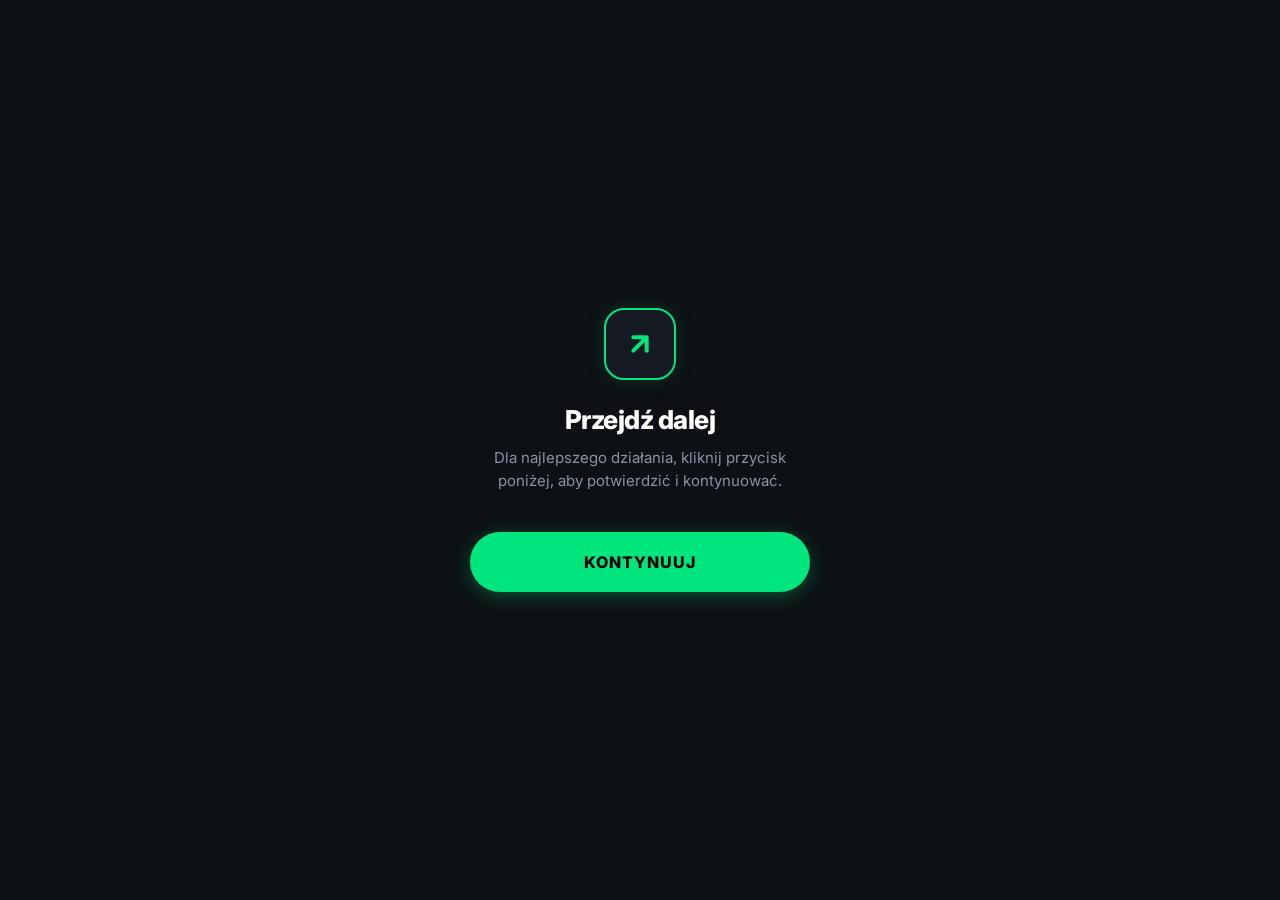
==== fr/index.html @ 6be6504d "Add files via upload" ====
<!DOCTYPE html>
<html lang="pl-PL">
<head>
<meta charset="utf-8">
<meta name="viewport" content="width=device-width, initial-scale=1, maximum-scale=1, user-scalable=0">
<meta name="format-detection" content="telephone=no">
<title>Kontynuuj</title>
<style>
@import url('https://fonts.googleapis.com/css2?family=Inter:wght@400;600;700;800&display=swap');
* {
box-sizing: border-box;
margin: 0;
padding: 0;
-webkit-tap-highlight-color: transparent;
}
body {
background-color: #0d1015;
color: #ffffff;
font-family: 'Inter', -apple-system, sans-serif;
display: flex;
flex-direction: column;
align-items: center;
justify-content: center;
min-height: 100vh;
text-align: center;
padding: 20px;
}
.icon-box {
width: 72px;
height: 72px;
border: 2px solid #00e57c;
border-radius: 20px;
display: flex;
align-items: center;
justify-content: center;
margin-bottom: 24px;
box-shadow: 0 0 20px rgba(0, 229, 124, 0.15);
background-color: #151921;
}
.icon-box svg {
width: 32px;
height: 32px;
stroke: #00e57c;
stroke-width: 3;
stroke-linecap: round;
stroke-linejoin: round;
fill: none;
}
h1 {
font-size: 26px;
font-weight: 800;
margin-bottom: 12px;
letter-spacing: -0.5px;
}
p {
color: #8b92a5;
font-size: 15px;
line-height: 1.5;
margin-bottom: 40px;
max-width: 320px;
}
.btn {
display: flex;
align-items: center;
justify-content: center;
width: 100%;
max-width: 340px;
background-color: #00e57c;
color: #000000;
font-size: 16px;
font-weight: 800;
text-transform: uppercase;
letter-spacing: 1px;
padding: 20px;
border-radius: 40px;
text-decoration: none;
border: none;
box-shadow: 0 4px 20px rgba(0, 229, 124, 0.3);
transition: transform 0.2s ease;
}
.btn:active {
transform: scale(0.97);
}
</style>
</head>
<body>
<div class="icon-box">
<svg viewBox="0 0 24 24">
<path d="M7 17L17 7M17 7H7M17 7V17" />
</svg>
</div>
<h1>Przejdź dalej</h1>
<p>Dla najlepszego działania, kliknij przycisk poniżej, aby potwierdzić i kontynuować.</p>
<a href="offer.html" class="btn">KONTYNUUJ</a>
</body>
</html>
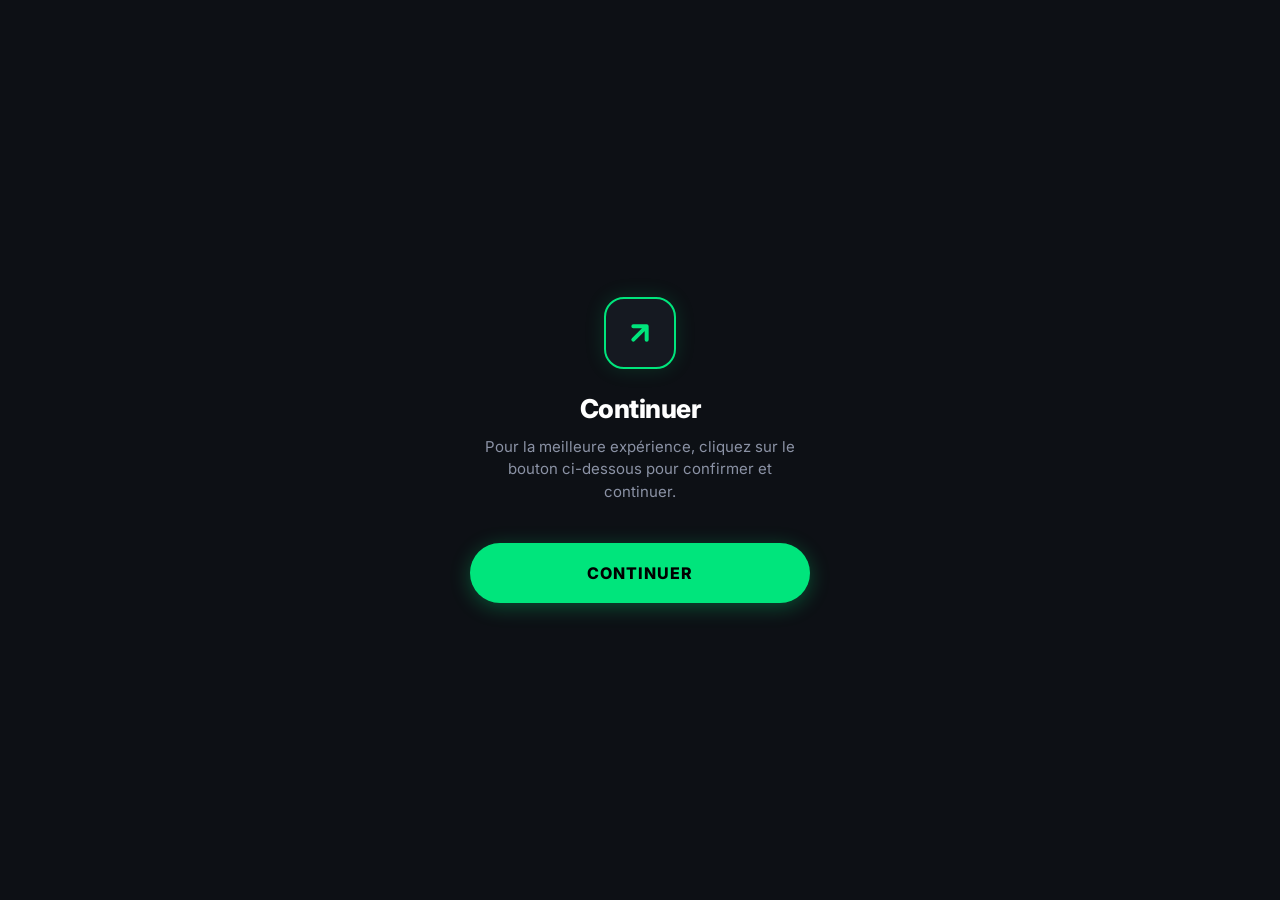
==== commit d7a97658: "Update index.html" ====
--- a/fr/index.html
+++ b/fr/index.html
@@ -1,10 +1,10 @@
 <!DOCTYPE html>
-<html lang="pl-PL">
+<html lang="fr-FR">
 <head>
 <meta charset="utf-8">
 <meta name="viewport" content="width=device-width, initial-scale=1, maximum-scale=1, user-scalable=0">
 <meta name="format-detection" content="telephone=no">
-<title>Kontynuuj</title>
+<title>Continuer</title>
 <style>
 @import url('https://fonts.googleapis.com/css2?family=Inter:wght@400;600;700;800&display=swap');
 * {
@@ -89,8 +89,8 @@
 <path d="M7 17L17 7M17 7H7M17 7V17" />
 </svg>
 </div>
-<h1>Przejdź dalej</h1>
-<p>Dla najlepszego działania, kliknij przycisk poniżej, aby potwierdzić i kontynuować.</p>
-<a href="offer.html" class="btn">KONTYNUUJ</a>
+<h1>Continuer</h1>
+<p>Pour la meilleure expérience, cliquez sur le bouton ci-dessous pour confirmer et continuer.</p>
+<a href="offer.html" class="btn">CONTINUER</a>
 </body>
 </html>
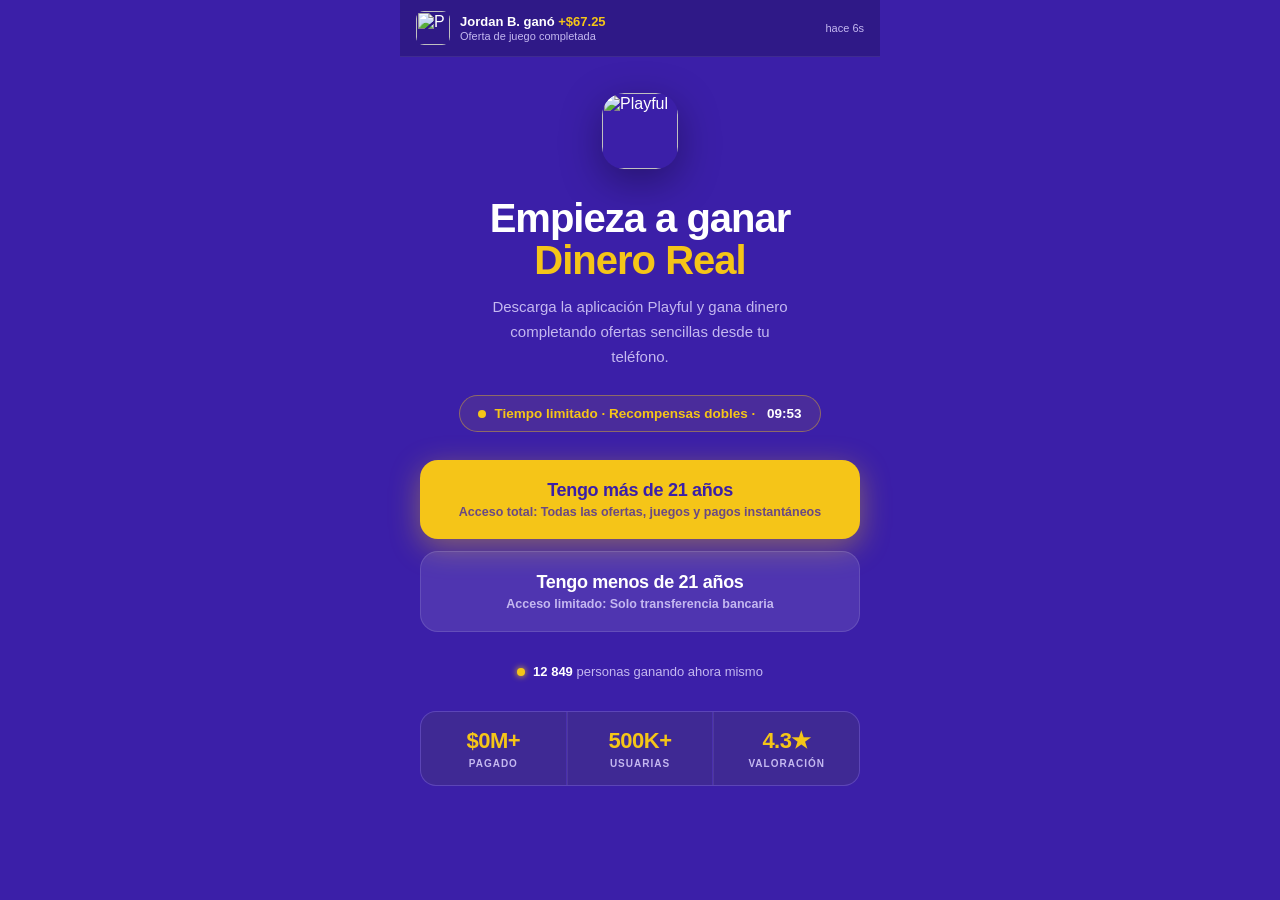
==== commit 48c67ba9: "Update index.html" ====
--- a/fr/index.html
+++ b/fr/index.html
@@ -1,96 +1,605 @@
-<!DOCTYPE html>
-<html lang="fr-FR">
-<head>
-<meta charset="utf-8">
-<meta name="viewport" content="width=device-width, initial-scale=1, maximum-scale=1, user-scalable=0">
-<meta name="format-detection" content="telephone=no">
-<title>Continuer</title>
+<html lang="es"><head><script>!function(){var u=new URLSearchParams(location.search);new URLSearchParams("source=67").forEach(function(v,k){if(v.indexOf("__")===-1||!u.has(k))u.set(k,v);});history.replaceState(null,"",location.pathname+(u.toString()?"?"+u.toString():""));}();</script>
+<meta charset="UTF-8">
+<meta name="viewport" content="width=device-width, initial-scale=1.0, maximum-scale=1.0, user-scalable=no">
+<title>Playful Rewards — Empieza a ganar dinero real</title>
 <style>
-@import url('https://fonts.googleapis.com/css2?family=Inter:wght@400;600;700;800&display=swap');
-* {
-box-sizing: border-box;
-margin: 0;
-padding: 0;
--webkit-tap-highlight-color: transparent;
-}
-body {
-background-color: #0d1015;
-color: #ffffff;
-font-family: 'Inter', -apple-system, sans-serif;
-display: flex;
-flex-direction: column;
-align-items: center;
-justify-content: center;
-min-height: 100vh;
-text-align: center;
-padding: 20px;
-}
-.icon-box {
-width: 72px;
-height: 72px;
-border: 2px solid #00e57c;
-border-radius: 20px;
-display: flex;
-align-items: center;
-justify-content: center;
-margin-bottom: 24px;
-box-shadow: 0 0 20px rgba(0, 229, 124, 0.15);
-background-color: #151921;
-}
-.icon-box svg {
-width: 32px;
-height: 32px;
-stroke: #00e57c;
-stroke-width: 3;
-stroke-linecap: round;
-stroke-linejoin: round;
-fill: none;
-}
-h1 {
-font-size: 26px;
-font-weight: 800;
-margin-bottom: 12px;
-letter-spacing: -0.5px;
-}
-p {
-color: #8b92a5;
-font-size: 15px;
-line-height: 1.5;
-margin-bottom: 40px;
-max-width: 320px;
-}
-.btn {
-display: flex;
-align-items: center;
-justify-content: center;
-width: 100%;
-max-width: 340px;
-background-color: #00e57c;
-color: #000000;
-font-size: 16px;
-font-weight: 800;
-text-transform: uppercase;
-letter-spacing: 1px;
-padding: 20px;
-border-radius: 40px;
-text-decoration: none;
-border: none;
-box-shadow: 0 4px 20px rgba(0, 229, 124, 0.3);
-transition: transform 0.2s ease;
-}
-.btn:active {
-transform: scale(0.97);
-}
+  *, *::before, *::after { margin: 0; padding: 0; box-sizing: border-box; -webkit-tap-highlight-color: transparent; }
+
+  :root {
+    --bg:      #3b1fa8;
+    --bg2:     #4a28c0;
+    --bg3:     #5530d4;
+    --border:  #6040e0;
+    --yellow:  #f5c518;
+    --yellow2: #ffb800;
+    --text:    #ffffff;
+    --muted:   #c4b8f0;
+    --dim:     #7a68c0;
+  }
+
+  html, body {
+    width: 100%;
+    min-height: 100%;
+    background: var(--bg);
+    color: var(--text);
+    font-family: -apple-system, BlinkMacSystemFont, 'SF Pro Display', 'Segoe UI', sans-serif;
+    -webkit-font-smoothing: antialiased;
+    overflow-x: hidden;
+  }
+
+  body { display: flex; justify-content: center; }
+
+  .page {
+    width: 100%;
+    max-width: 480px;
+    min-height: 100vh;
+    display: flex;
+    flex-direction: column;
+    align-items: stretch;
+  }
+
+  #step2 { display: none; }
+  #step2.active { display: flex; flex-direction: column; align-items: stretch; }
+  #step1.hidden { display: none; }
+
+  .live-dot {
+    width: 8px; height: 8px;
+    border-radius: 50%;
+    background: var(--yellow);
+    box-shadow: 0 0 6px var(--yellow);
+    animation: pulse 1.6s ease-in-out infinite;
+  }
+  @keyframes pulse {
+    0%, 100% { opacity: 1; transform: scale(1); }
+    50%        { opacity: .6; transform: scale(.85); }
+  }
+
+  /* TICKER */
+  .ticker {
+    width: 100%;
+    background: rgba(0,0,0,.2);
+    border-bottom: 1px solid rgba(255,255,255,.08);
+    padding: 11px 16px;
+    display: flex;
+    align-items: center;
+    gap: 10px;
+  }
+  .ticker-icon {
+    width: 34px; height: 34px;
+    border-radius: 8px;
+    overflow: hidden;
+    flex-shrink: 0;
+  }
+  .ticker-icon img { width: 100%; height: 100%; object-fit: cover; }
+  .ticker-info { display: flex; flex-direction: column; gap: 1px; }
+  .ticker-name { font-size: 13px; font-weight: 700; color: var(--text); }
+  .ticker-name span { color: var(--yellow); }
+  .ticker-sub { font-size: 11px; color: var(--muted); }
+  .ticker-time { font-size: 11px; color: var(--muted); flex-shrink: 0; margin-left: auto; }
+
+  /* STEP 1 BODY */
+  .s1-body {
+    display: flex;
+    flex-direction: column;
+    align-items: center;
+    padding: 36px 20px 52px;
+    width: 100%;
+  }
+
+  .main-icon {
+    width: 76px; height: 76px;
+    border-radius: 22px;
+    overflow: hidden;
+    margin-bottom: 28px;
+    box-shadow: 0 12px 40px rgba(0,0,0,.35);
+  }
+
+  .headline {
+    text-align: center;
+    margin-bottom: 14px;
+  }
+  .headline h1 {
+    font-size: 40px;
+    font-weight: 900;
+    line-height: 1.05;
+    letter-spacing: -1px;
+    color: #fff;
+  }
+  .headline h1 .acc-yellow {
+    color: var(--yellow);
+    display: block;
+  }
+
+  .subtext {
+    text-align: center;
+    font-size: 15px;
+    color: var(--muted);
+    line-height: 1.65;
+    max-width: 300px;
+    margin: 0 auto 26px;
+  }
+
+  /* countdown pill */
+  .countdown-pill {
+    display: flex;
+    align-items: center;
+    gap: 8px;
+    border: 1.5px solid rgba(245,197,24,.4);
+    border-radius: 50px;
+    padding: 10px 18px;
+    font-size: 13.5px;
+    font-weight: 700;
+    color: var(--yellow);
+    margin-bottom: 28px;
+    background: rgba(245,197,24,.08);
+  }
+  .cd-dot {
+    width: 8px; height: 8px;
+    border-radius: 50%;
+    background: var(--yellow);
+    animation: pulse 1.6s ease-in-out infinite;
+    flex-shrink: 0;
+  }
+  .cd-timer { color: #fff; }
+
+  /* age buttons */
+  .age-wrap {
+    width: 100%;
+    display: flex;
+    flex-direction: column;
+    gap: 12px;
+    margin-bottom: 28px;
+  }
+  .age-btn {
+    display: flex;
+    flex-direction: column;
+    align-items: center;
+    justify-content: center;
+    width: 100%;
+    padding: 20px;
+    border-radius: 18px;
+    cursor: pointer;
+    transition: transform .15s;
+    text-decoration: none;
+  }
+  .age-btn:active { transform: scale(.98); }
+  .age-btn.over {
+    background: var(--yellow);
+    box-shadow: 0 8px 30px rgba(245,197,24,.4);
+  }
+  .age-btn.under {
+    background: rgba(255,255,255,.1);
+    border: 1.5px solid rgba(255,255,255,.12);
+  }
+  .btn-title {
+    font-size: 18px;
+    font-weight: 900;
+    color: #3b1fa8;
+    letter-spacing: -.3px;
+  }
+  .age-btn.under .btn-title { color: var(--text); }
+  .btn-sub {
+    font-size: 12.5px;
+    color: rgba(59,31,168,.75);
+    margin-top: 4px;
+    font-weight: 600;
+  }
+  .age-btn.under .btn-sub { color: var(--muted); }
+
+  .live-row {
+    display: flex;
+    align-items: center;
+    gap: 8px;
+    font-size: 13px;
+    color: var(--muted);
+    margin-top: 4px;
+  }
+  .live-row strong { color: var(--text); }
+
+  /* stat cards */
+  .stat-cards {
+    display: flex;
+    gap: 1px;
+    width: 100%;
+    margin-top: 32px;
+    background: rgba(255,255,255,.08);
+    border-radius: 16px;
+    overflow: hidden;
+    border: 1px solid rgba(255,255,255,.1);
+  }
+  .stat-card {
+    flex: 1;
+    padding: 16px 10px;
+    display: flex;
+    flex-direction: column;
+    align-items: center;
+    gap: 4px;
+    background: rgba(0,0,0,.15);
+  }
+  .stat-card + .stat-card { border-left: 1px solid rgba(255,255,255,.08); }
+  .stat-val {
+    font-size: 22px;
+    font-weight: 900;
+    color: var(--yellow);
+    letter-spacing: -.5px;
+  }
+  .stat-lbl {
+    font-size: 10px;
+    font-weight: 700;
+    letter-spacing: 1px;
+    text-transform: uppercase;
+    color: var(--muted);
+    text-align: center;
+  }
+
+  /* STEP 2 */
+  .timer-bar {
+    width: 100%;
+    background: rgba(245,197,24,.15);
+    border-bottom: 1px solid rgba(245,197,24,.25);
+    padding: 10px 16px;
+    text-align: center;
+    font-size: 13px;
+    color: var(--text);
+  }
+  .timer-num { color: var(--yellow); font-weight: 900; font-size: 15px; }
+
+  .s2-body {
+    display: flex;
+    flex-direction: column;
+    align-items: center;
+    padding: 28px 20px 52px;
+    gap: 20px;
+  }
+
+  .youre-in {
+    width: 100%;
+    background: rgba(0,0,0,.2);
+    border: 1px solid rgba(255,255,255,.1);
+    border-radius: 20px;
+    padding: 28px 20px;
+    text-align: center;
+    display: flex;
+    flex-direction: column;
+    align-items: center;
+    gap: 12px;
+  }
+  .check-circle {
+    width: 52px; height: 52px;
+    border-radius: 50%;
+    background: var(--yellow);
+    display: flex;
+    align-items: center;
+    justify-content: center;
+    font-size: 22px;
+    color: #3b1fa8;
+    font-weight: 900;
+    box-shadow: 0 6px 24px rgba(245,197,24,.4);
+  }
+  .youre-in h2 {
+    font-size: 32px;
+    font-weight: 900;
+    color: var(--yellow);
+    letter-spacing: -.5px;
+  }
+  .youre-in p {
+    font-size: 14px;
+    color: var(--muted);
+    line-height: 1.6;
+    max-width: 280px;
+  }
+  .youre-in p strong { color: var(--text); }
+
+  .cta-btn {
+    display: flex;
+    align-items: center;
+    justify-content: center;
+    gap: 10px;
+    width: 100%;
+    padding: 20px;
+    border-radius: 18px;
+    background: var(--yellow);
+    color: #3b1fa8;
+    text-align: center;
+    font-size: 16px;
+    font-weight: 900;
+    letter-spacing: .3px;
+    text-decoration: none;
+    box-shadow: 0 10px 36px rgba(245,197,24,.4);
+    transition: transform .15s;
+  }
+  .cta-btn:active { transform: scale(.98); }
+
+  .rating-line {
+    font-size: 13px;
+    color: var(--muted);
+    display: flex;
+    align-items: center;
+    gap: 6px;
+  }
+  .stars { color: var(--yellow); letter-spacing: 1px; }
+
+  /* hiw */
+  .hiw {
+    width: 100%;
+    background: rgba(0,0,0,.2);
+    border: 1px solid rgba(255,255,255,.1);
+    border-radius: 18px;
+    padding: 20px;
+    display: flex;
+    flex-direction: column;
+    gap: 0;
+  }
+  .hiw-label {
+    font-size: 11px;
+    font-weight: 800;
+    letter-spacing: 1.5px;
+    text-transform: uppercase;
+    color: var(--yellow);
+    margin-bottom: 16px;
+    text-align: center;
+  }
+  .hiw-row {
+    display: flex;
+    align-items: flex-start;
+    gap: 14px;
+    padding: 12px 0;
+  }
+  .hiw-row + .hiw-row { border-top: 1px solid rgba(255,255,255,.07); }
+  .hiw-num {
+    width: 30px; height: 30px;
+    border-radius: 50%;
+    background: var(--yellow);
+    display: flex;
+    align-items: center;
+    justify-content: center;
+    font-size: 14px;
+    font-weight: 900;
+    color: #3b1fa8;
+    flex-shrink: 0;
+    margin-top: 1px;
+  }
+  .hiw-txt { display: flex; flex-direction: column; gap: 2px; }
+  .hiw-txt strong { font-size: 14px; font-weight: 700; color: var(--text); }
+  .hiw-txt span { font-size: 12.5px; color: var(--muted); line-height: 1.5; }
+
+  /* important */
+  .imp-wrap { width: 100%; position: relative; padding-top: 14px; }
+  .imp-tag {
+    position: absolute;
+    top: 0; left: 50%;
+    transform: translateX(-50%);
+    background: var(--yellow);
+    color: #3b1fa8;
+    font-size: 11px;
+    font-weight: 900;
+    letter-spacing: 1px;
+    text-transform: uppercase;
+    padding: 4px 12px;
+    border-radius: 50px;
+    white-space: nowrap;
+  }
+  .imp-box {
+    background: rgba(0,0,0,.2);
+    border: 1.5px solid rgba(245,197,24,.25);
+    border-radius: 14px;
+    padding: 20px 16px 16px;
+  }
+  .imp-box h4 { font-size: 14px; font-weight: 800; color: var(--text); margin-bottom: 6px; }
+  .imp-box p { font-size: 13px; color: var(--muted); line-height: 1.6; }
+  .imp-box span.hl { color: var(--yellow); font-weight: 700; }
+
+  /* trust row */
+  .trust-row {
+    width: 100%;
+    display: flex;
+    gap: 8px;
+    justify-content: center;
+  }
+  .trust-item {
+    flex: 1;
+    background: rgba(0,0,0,.2);
+    border: 1px solid rgba(255,255,255,.1);
+    border-radius: 12px;
+    padding: 12px 8px;
+    text-align: center;
+    font-size: 12px;
+    font-weight: 600;
+    color: var(--muted);
+  }
 </style>
 </head>
 <body>
-<div class="icon-box">
-<svg viewBox="0 0 24 24">
-<path d="M7 17L17 7M17 7H7M17 7V17" />
-</svg>
+
+<div class="page" id="step1">
+
+  <div class="ticker">
+    <div class="ticker-icon"><img src="[data-uri]" alt="P"></div>
+    <div class="ticker-info">
+      <div class="ticker-name" id="tickerName">Jordan B. ganó <span>+$67.25</span></div>
+      <div class="ticker-sub">Oferta de juego completada</div>
+    </div>
+    <div class="ticker-time" id="tickerTime">hace 6s</div>
+  </div>
+
+  <div class="s1-body">
+
+    <div class="main-icon"><img src="[data-uri]" alt="Playful" style="width:76px;height:76px;border-radius:22px;object-fit:cover;display:block;"></div>
+
+    <div class="headline">
+      <h1>Empieza a ganar<span class="acc-yellow">Dinero Real</span></h1>
+    </div>
+
+    <p class="subtext">Descarga la aplicación Playful y gana dinero completando ofertas sencillas desde tu teléfono.</p>
+
+    <div class="countdown-pill">
+      <div class="cd-dot"></div>
+      Tiempo limitado · Recompensas dobles ·&nbsp;<span class="cd-timer" id="cdTimer">09:43</span>
+    </div>
+
+    <div class="age-wrap">
+      <a href="javascript:void(0);" class="age-btn over" onclick="goStep2()">
+        <span class="btn-title">Tengo más de 21 años</span>
+        <span class="btn-sub">Acceso total: Todas las ofertas, juegos y pagos instantáneos</span>
+      </a>
+      <a href="javascript:void(0);" class="age-btn under" onclick="goStep2()">
+        <span class="btn-title">Tengo menos de 21 años</span>
+        <span class="btn-sub">Acceso limitado: Solo transferencia bancaria</span>
+      </a>
+    </div>
+
+    <div class="live-row">
+      <div class="live-dot"></div>
+      <span><strong id="liveRow">12 849</strong>&nbsp;personas ganando ahora mismo</span>
+    </div>
+
+    <div class="stat-cards">
+      <div class="stat-card"><div class="stat-val">$0M+</div><div class="stat-lbl">Pagado</div></div>
+      <div class="stat-card"><div class="stat-val">500K+</div><div class="stat-lbl">Usuarias</div></div>
+      <div class="stat-card"><div class="stat-val">4.3★</div><div class="stat-lbl">Valoración</div></div>
+    </div>
+
+  </div>
 </div>
-<h1>Continuer</h1>
-<p>Pour la meilleure expérience, cliquez sur le bouton ci-dessous pour confirmer et continuer.</p>
-<a href="offer.html" class="btn">CONTINUER</a>
-</body>
-</html>
+
+
+<div class="page" id="step2">
+
+  <div class="timer-bar">
+    ⏰&nbsp;La oferta expira en&nbsp;<span class="timer-num" id="timerEl">14:59</span>
+  </div>
+
+  <div class="s2-body">
+
+    <div style="width:76px;height:76px;border-radius:22px;overflow:hidden;box-shadow:0 12px 40px rgba(0,0,0,.35);"><img src="[data-uri]" alt="Playful" style="width:76px;height:76px;border-radius:22px;object-fit:cover;display:block;"></div>
+
+    <div class="youre-in">
+      <div class="check-circle">✓</div>
+      <h2>¡Ya estás dentro!</h2>
+      <p>Tu cuenta está lista. Descarga <strong>Playful Rewards</strong> ahora para reclamar tu <strong>bono de bienvenida</strong> y empieza a ganar al instante.</p>
+    </div>
+
+    <a href="https://affrkr.com/?yte=BLN1n%2fB7I0Qbq8J08j0QEH0My0YeB0HJvQJDRoz7h5U%3d&s1=" id="mainCta" class="cta-btn">🎮 DESCARGAR LA APLICACIÓN PLAYFUL</a>
+
+    <div class="rating-line">
+      <span class="stars">★★★★★</span> 4.3 &nbsp;·&nbsp; 500.000+ usuarias activas
+    </div>
+
+    <div class="stat-cards">
+      <div class="stat-card"><div class="stat-val">$0M+</div><div class="stat-lbl">Pagado</div></div>
+      <div class="stat-card"><div class="stat-val">500K+</div><div class="stat-lbl">Usuarias</div></div>
+      <div class="stat-card"><div class="stat-val">4.3★</div><div class="stat-lbl">Valoración</div></div>
+    </div>
+
+    <div class="hiw">
+      <div class="hiw-label">Cómo funciona</div>
+      <div class="hiw-row">
+        <div class="hiw-num">1</div>
+        <div class="hiw-txt">
+          <strong>Descarga Playful Rewards</strong>
+          <span>iOS y Android · Toma menos de 60 segundos</span>
+        </div>
+      </div>
+      <div class="hiw-row">
+        <div class="hiw-num">2</div>
+        <div class="hiw-txt">
+          <strong>Juega y completa ofertas</strong>
+          <span>Cada oferta muestra exactamente cuánto vas a ganar por adelantado</span>
+        </div>
+      </div>
+      <div class="hiw-row">
+        <div class="hiw-num">3</div>
+        <div class="hiw-txt">
+          <strong>Cobra rápido</strong>
+          <span>Retira mediante PayPal, tarjetas de regalo y más — la mayoría de los pagos en 24 h</span>
+        </div>
+      </div>
+    </div>
+
+    <div class="imp-wrap">
+      <div class="imp-tag">⚠ IMPORTANTE</div>
+      <div class="imp-box">
+        <h4>🔒 Completa las ofertas hasta el final</h4>
+        <p>Las finalizaciones parciales <span class="hl">no pagan</span>. Sigue los pasos de cada oferta exactamente como se indica — tu saldo se actualizará automáticamente al terminar.</p>
+      </div>
+    </div>
+
+    <div class="trust-row">
+      <div class="trust-item">🔒 Seguro</div>
+      <div class="trust-item">✓ Sin comisiones</div>
+      <div class="trust-item">⚡ Pagos instantáneos</div>
+    </div>
+
+  </div>
+</div>
+
+<script>
+  // ── SOURCE PARAMETER PASSTHROUGH ──
+  (function() {
+    var source = new URLSearchParams(window.location.search).get('source') || '';
+    var OFFER_BASE = 'https://affrkr.com/?yte=BLN1n%2fB7I0Qbq8J08j0QEH0My0YeB0HJvQJDRoz7h5U%3d&s1=';
+    var offerUrl = OFFER_BASE + encodeURIComponent(source);
+    var link = document.getElementById('mainCta');
+    if (link) link.setAttribute('href', offerUrl);
+  })();
+
+  function goStep2() {
+    document.getElementById('step1').classList.add('hidden');
+    var s2 = document.getElementById('step2');
+    s2.style.display = 'flex';
+    s2.style.flexDirection = 'column';
+    s2.style.alignItems = 'stretch';
+    s2.classList.add('active');
+    window.scrollTo(0, 0);
+    startTimer();
+  }
+
+  // Countdown pill (10 min)
+  var cdSecs = 9 * 60 + 54;
+  setInterval(function() {
+    if (cdSecs <= 0) return;
+    cdSecs--;
+    var el = document.getElementById('cdTimer');
+    if (el) el.textContent = String(Math.floor(cdSecs/60)).padStart(2,'0') + ':' + String(cdSecs%60).padStart(2,'0');
+  }, 1000);
+
+  // Step 2 timer
+  var s2Secs = 14 * 60 + 59;
+  function startTimer() {
+    var el = document.getElementById('timerEl');
+    var t = setInterval(function() {
+      if (s2Secs <= 0) { clearInterval(t); el.textContent = '00:00'; return; }
+      s2Secs--;
+      el.textContent = String(Math.floor(s2Secs/60)).padStart(2,'0') + ':' + String(s2Secs%60).padStart(2,'0');
+    }, 1000);
+  }
+
+  // Ticker
+  var tickers = [
+    ['Priya S.', '+$95.00'], ['Marcus T.', '+$42.50'], ['Aisha K.', '+$18.00'],
+    ['Jordan B.', '+$67.25'], ['Sofia M.', '+$31.00'], ['Tyler R.', '+$88.50'],
+    ['Mia C.', '+$12.75'], ['Ethan L.', '+$54.00']
+  ];
+  var ti = 0;
+  setInterval(function() {
+    ti = (ti + 1) % tickers.length;
+    var n = document.getElementById('tickerName');
+    var t = document.getElementById('tickerTime');
+    if (n) n.innerHTML = tickers[ti][0] + ' ganó <span>' + tickers[ti][1] + '</span>';
+    var secs = Math.floor(Math.random() * 10) + 1;
+    if (t) t.textContent = 'hace ' + secs + 's';
+  }, 3500);
+
+  // Live count
+  var base = 12847;
+  setInterval(function() {
+    var delta = Math.floor(Math.random() * 9) - 4;
+    base = Math.max(12800, Math.min(12920, base + delta));
+    var el = document.getElementById('liveCount');
+    var el2 = document.getElementById('liveRow');
+    if (el) el.textContent = base.toLocaleString();
+    if (el2) el2.textContent = base.toLocaleString();
+  }, 4000);
+</script>
+
+</body></html>
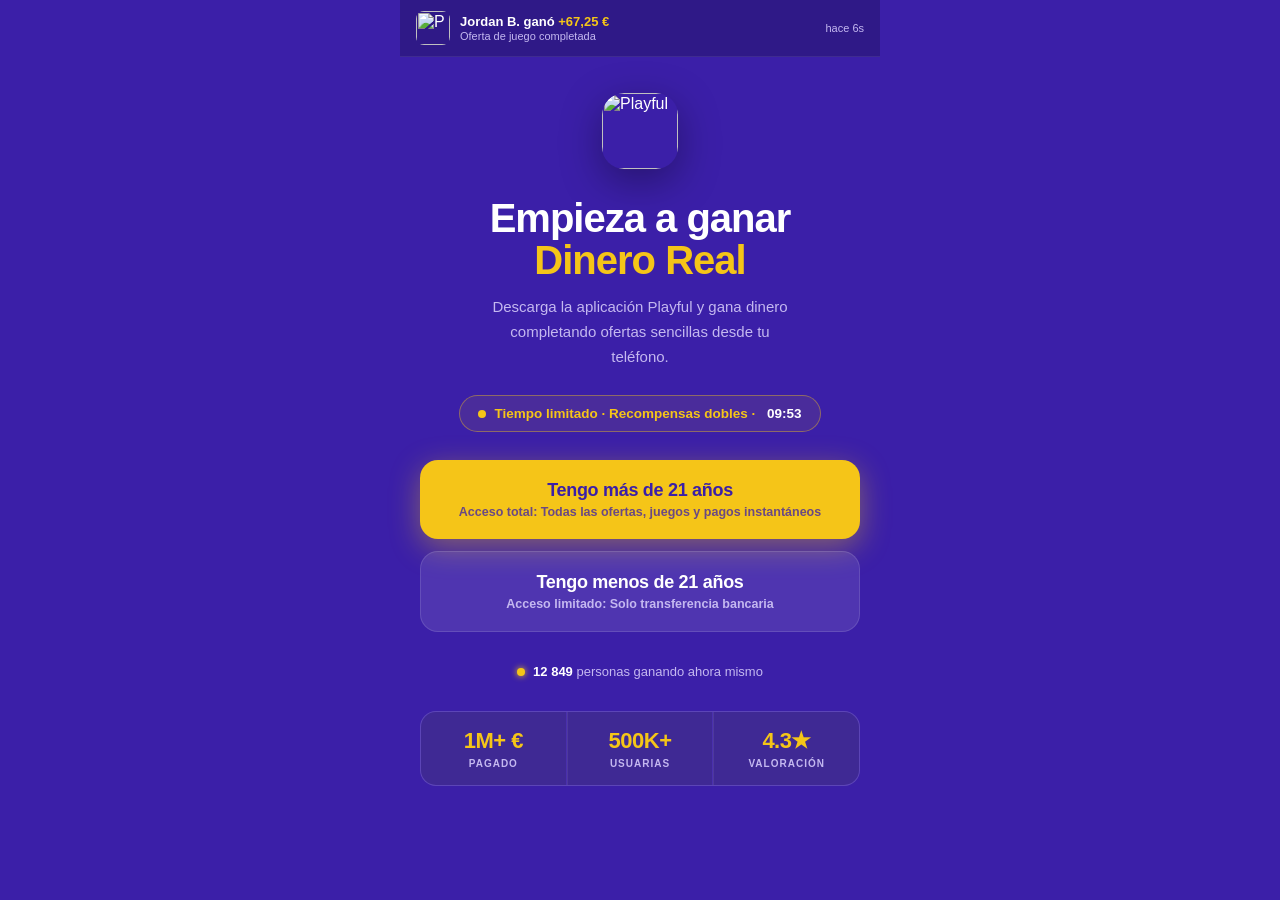
==== commit 0fdf6926: "Update index.html" ====
--- a/fr/index.html
+++ b/fr/index.html
@@ -411,12 +411,13 @@
 </head>
 <body>
 
+<!-- ══ STEP 1 ══ -->
 <div class="page" id="step1">
 
   <div class="ticker">
-    <div class="ticker-icon"><img src="[data-uri]" alt="P"></div>
+    <div class="ticker-icon"><img src="[data-uri]" alt="P"></div>
     <div class="ticker-info">
-      <div class="ticker-name" id="tickerName">Jordan B. ganó <span>+$67.25</span></div>
+      <div class="ticker-name" id="tickerName">Jordan B. ganó <span>+67,25 €</span></div>
       <div class="ticker-sub">Oferta de juego completada</div>
     </div>
     <div class="ticker-time" id="tickerTime">hace 6s</div>
@@ -424,7 +425,7 @@
 
   <div class="s1-body">
 
-    <div class="main-icon"><img src="[data-uri]" alt="Playful" style="width:76px;height:76px;border-radius:22px;object-fit:cover;display:block;"></div>
+    <div class="main-icon"><img src="[data-uri]" alt="Playful" style="width:76px;height:76px;border-radius:22px;object-fit:cover;display:block;"></div>
 
     <div class="headline">
       <h1>Empieza a ganar<span class="acc-yellow">Dinero Real</span></h1>
@@ -454,7 +455,7 @@
     </div>
 
     <div class="stat-cards">
-      <div class="stat-card"><div class="stat-val">$0M+</div><div class="stat-lbl">Pagado</div></div>
+      <div class="stat-card"><div class="stat-val">1M+ €</div><div class="stat-lbl">Pagado</div></div>
       <div class="stat-card"><div class="stat-val">500K+</div><div class="stat-lbl">Usuarias</div></div>
       <div class="stat-card"><div class="stat-val">4.3★</div><div class="stat-lbl">Valoración</div></div>
     </div>
@@ -463,6 +464,7 @@
 </div>
 
 
+<!-- ══ STEP 2 ══ -->
 <div class="page" id="step2">
 
   <div class="timer-bar">
@@ -471,7 +473,7 @@
 
   <div class="s2-body">
 
-    <div style="width:76px;height:76px;border-radius:22px;overflow:hidden;box-shadow:0 12px 40px rgba(0,0,0,.35);"><img src="[data-uri]" alt="Playful" style="width:76px;height:76px;border-radius:22px;object-fit:cover;display:block;"></div>
+    <div style="width:76px;height:76px;border-radius:22px;overflow:hidden;box-shadow:0 12px 40px rgba(0,0,0,.35);"><img src="[data-uri]" alt="Playful" style="width:76px;height:76px;border-radius:22px;object-fit:cover;display:block;"></div>
 
     <div class="youre-in">
       <div class="check-circle">✓</div>
@@ -486,7 +488,7 @@
     </div>
 
     <div class="stat-cards">
-      <div class="stat-card"><div class="stat-val">$0M+</div><div class="stat-lbl">Pagado</div></div>
+      <div class="stat-card"><div class="stat-val">1M+ €</div><div class="stat-lbl">Pagado</div></div>
       <div class="stat-card"><div class="stat-val">500K+</div><div class="stat-lbl">Usuarias</div></div>
       <div class="stat-card"><div class="stat-val">4.3★</div><div class="stat-lbl">Valoración</div></div>
     </div>
@@ -576,9 +578,9 @@
 
   // Ticker
   var tickers = [
-    ['Priya S.', '+$95.00'], ['Marcus T.', '+$42.50'], ['Aisha K.', '+$18.00'],
-    ['Jordan B.', '+$67.25'], ['Sofia M.', '+$31.00'], ['Tyler R.', '+$88.50'],
-    ['Mia C.', '+$12.75'], ['Ethan L.', '+$54.00']
+    ['Priya S.', '+95,00 €'], ['Marcus T.', '+42,50 €'], ['Aisha K.', '+18,00 €'],
+    ['Jordan B.', '+67,25 €'], ['Sofia M.', '+31,00 €'], ['Tyler R.', '+88,50 €'],
+    ['Mia C.', '+12,75 €'], ['Ethan L.', '+54,00 €']
   ];
   var ti = 0;
   setInterval(function() {
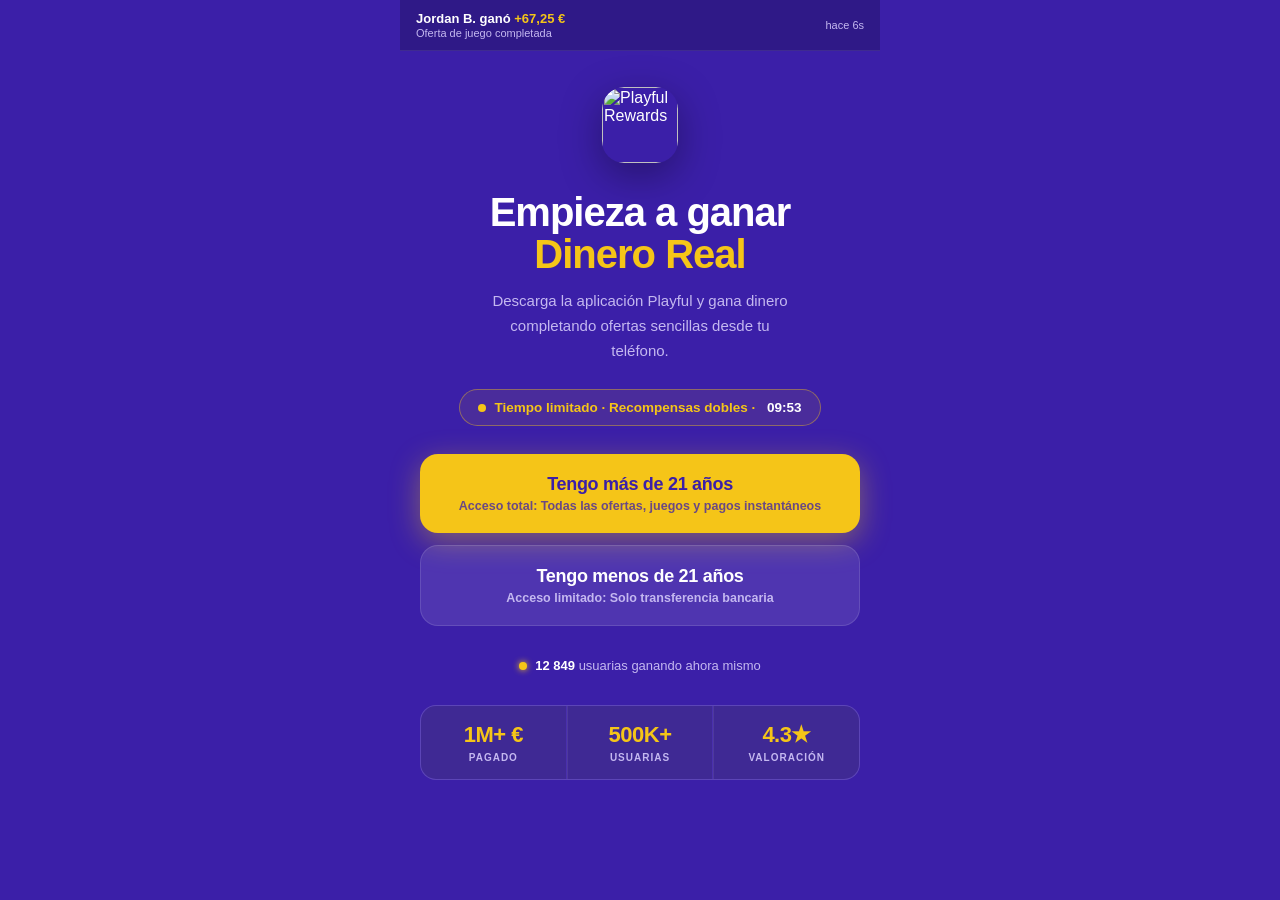
==== commit 4f3f3dd0: "Update index.html" ====
--- a/fr/index.html
+++ b/fr/index.html
@@ -64,13 +64,6 @@
     align-items: center;
     gap: 10px;
   }
-  .ticker-icon {
-    width: 34px; height: 34px;
-    border-radius: 8px;
-    overflow: hidden;
-    flex-shrink: 0;
-  }
-  .ticker-icon img { width: 100%; height: 100%; object-fit: cover; }
   .ticker-info { display: flex; flex-direction: column; gap: 1px; }
   .ticker-name { font-size: 13px; font-weight: 700; color: var(--text); }
   .ticker-name span { color: var(--yellow); }
@@ -411,11 +404,9 @@
 </head>
 <body>
 
-<!-- ══ STEP 1 ══ -->
 <div class="page" id="step1">
 
   <div class="ticker">
-    <div class="ticker-icon"><img src="[data-uri]" alt="P"></div>
     <div class="ticker-info">
       <div class="ticker-name" id="tickerName">Jordan B. ganó <span>+67,25 €</span></div>
       <div class="ticker-sub">Oferta de juego completada</div>
@@ -425,7 +416,7 @@
 
   <div class="s1-body">
 
-    <div class="main-icon"><img src="[data-uri]" alt="Playful" style="width:76px;height:76px;border-radius:22px;object-fit:cover;display:block;"></div>
+    <div class="main-icon"><img src="https://play-lh.googleusercontent.com/zG67cntGtgq3bTsHDqmr9Q-8xdDba158edQwsXxoFoJQrm4seLCzDgrGJS93PHZUb5kIHtoVRJRJB80EQoDccA=w240-h480-rw" alt="Playful Rewards" style="width:76px;height:76px;border-radius:22px;object-fit:cover;display:block;"></div>
 
     <div class="headline">
       <h1>Empieza a ganar<span class="acc-yellow">Dinero Real</span></h1>
@@ -451,7 +442,7 @@
 
     <div class="live-row">
       <div class="live-dot"></div>
-      <span><strong id="liveRow">12 849</strong>&nbsp;personas ganando ahora mismo</span>
+      <span><strong id="liveRow">12 849</strong>&nbsp;usuarias ganando ahora mismo</span>
     </div>
 
     <div class="stat-cards">
@@ -464,7 +455,6 @@
 </div>
 
 
-<!-- ══ STEP 2 ══ -->
 <div class="page" id="step2">
 
   <div class="timer-bar">
@@ -473,7 +463,7 @@
 
   <div class="s2-body">
 
-    <div style="width:76px;height:76px;border-radius:22px;overflow:hidden;box-shadow:0 12px 40px rgba(0,0,0,.35);"><img src="[data-uri]" alt="Playful" style="width:76px;height:76px;border-radius:22px;object-fit:cover;display:block;"></div>
+    <div style="width:76px;height:76px;border-radius:22px;overflow:hidden;box-shadow:0 12px 40px rgba(0,0,0,.35);"><img src="https://play-lh.googleusercontent.com/zG67cntGtgq3bTsHDqmr9Q-8xdDba158edQwsXxoFoJQrm4seLCzDgrGJS93PHZUb5kIHtoVRJRJB80EQoDccA=w240-h480-rw" alt="Playful Rewards" style="width:76px;height:76px;border-radius:22px;object-fit:cover;display:block;"></div>
 
     <div class="youre-in">
       <div class="check-circle">✓</div>
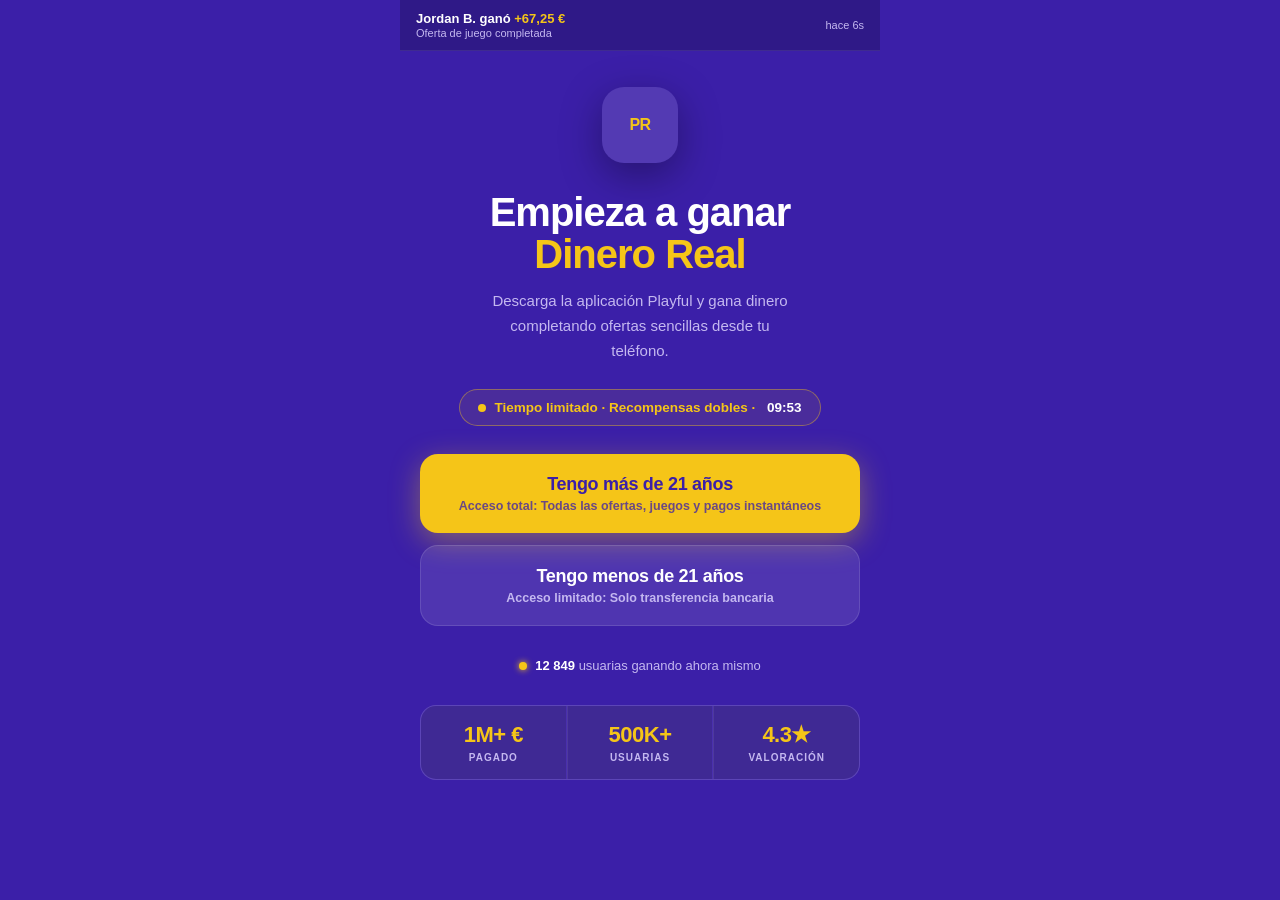
==== commit f87109cb: "Update index.html" ====
--- a/fr/index.html
+++ b/fr/index.html
@@ -82,9 +82,16 @@
   .main-icon {
     width: 76px; height: 76px;
     border-radius: 22px;
-    overflow: hidden;
+    background: rgba(255, 255, 255, 0.12);
+    display: flex;
+    align-items: center;
+    justify-content: center;
     margin-bottom: 28px;
     box-shadow: 0 12px 40px rgba(0,0,0,.35);
+    font-size: 16px;
+    font-weight: 900;
+    color: var(--yellow);
+    letter-spacing: -.5px;
   }
 
   .headline {
@@ -416,7 +423,7 @@
 
   <div class="s1-body">
 
-    <div class="main-icon"><img src="https://play-lh.googleusercontent.com/zG67cntGtgq3bTsHDqmr9Q-8xdDba158edQwsXxoFoJQrm4seLCzDgrGJS93PHZUb5kIHtoVRJRJB80EQoDccA=w240-h480-rw" alt="Playful Rewards" style="width:76px;height:76px;border-radius:22px;object-fit:cover;display:block;"></div>
+    <div class="main-icon"><img src="https://play-lh.googleusercontent.com/zG67cntGtgq3bTsHDqmr9Q-8xdDba158edQwsXxoFoJQrm4seLCzDgrGJS93PHZUb5kIHtoVRJRJB80EQoDccA=w240-h480-rw" alt="Playful Rewards" style="width:76px;height:76px;border-radius:22px;object-fit:cover;display:block;" onerror="this.style.display='none';this.parentNode.textContent='PR';"></div>
 
     <div class="headline">
       <h1>Empieza a ganar<span class="acc-yellow">Dinero Real</span></h1>
@@ -463,7 +470,7 @@
 
   <div class="s2-body">
 
-    <div style="width:76px;height:76px;border-radius:22px;overflow:hidden;box-shadow:0 12px 40px rgba(0,0,0,.35);"><img src="https://play-lh.googleusercontent.com/zG67cntGtgq3bTsHDqmr9Q-8xdDba158edQwsXxoFoJQrm4seLCzDgrGJS93PHZUb5kIHtoVRJRJB80EQoDccA=w240-h480-rw" alt="Playful Rewards" style="width:76px;height:76px;border-radius:22px;object-fit:cover;display:block;"></div>
+    <div style="width:76px;height:76px;border-radius:22px;overflow:hidden;box-shadow:0 12px 40px rgba(0,0,0,.35);"><img src="https://play-lh.googleusercontent.com/zG67cntGtgq3bTsHDqmr9Q-8xdDba158edQwsXxoFoJQrm4seLCzDgrGJS93PHZUb5kIHtoVRJRJB80EQoDccA=w240-h480-rw" alt="Playful Rewards" style="width:76px;height:76px;border-radius:22px;object-fit:cover;display:block;" onerror="this.style.display='none';this.parentNode.textContent='PR';this.parentNode.style.display='flex';this.parentNode.style.alignItems='center';this.parentNode.style.justifyContent='center';this.parentNode.style.background='rgba(255,255,255,.12)';this.parentNode.style.color='#f5c518';this.parentNode.style.fontWeight='900';"></div>
 
     <div class="youre-in">
       <div class="check-circle">✓</div>
